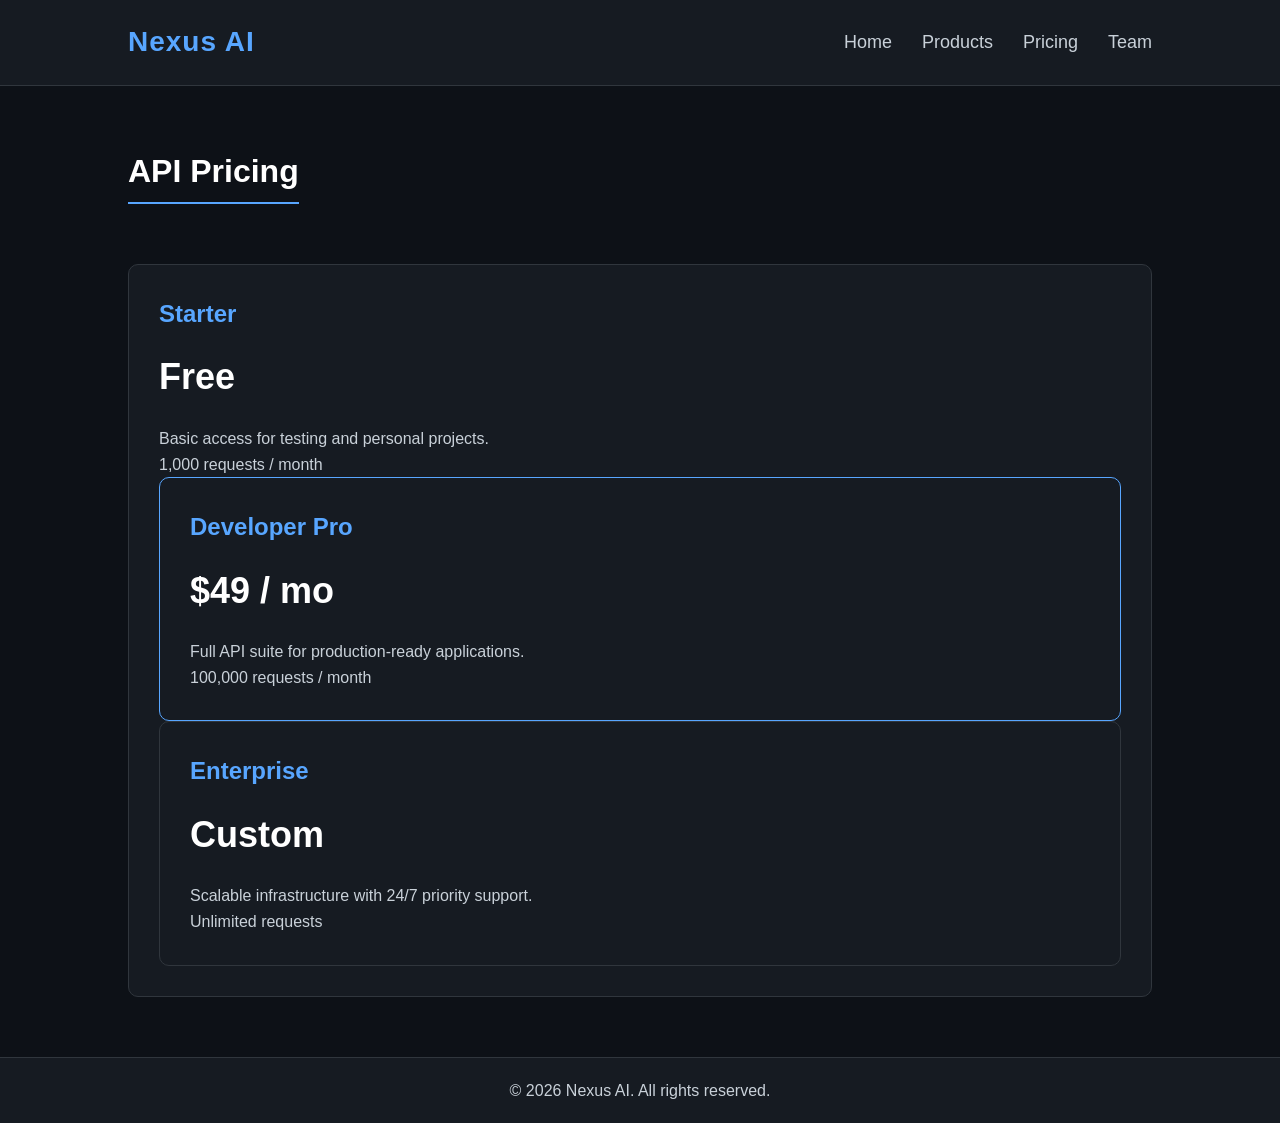
==== pricing.html @ e95b0498 "Create pricing.html" ====
<!DOCTYPE html>
<html lang="ru">
<head>
    <meta charset="UTF-8">
    <meta name="viewport" content="width=device-width, initial-scale=1.0">
    <title>Pricing Plans | Nexus AI</title>
    <link rel="stylesheet" href="style.css">
</head>
<body>
    <header>
        <a href="index.html" class="logo">Nexus AI</a>
        <nav>
            <ul>
                <li><a href="index.html">Home</a></li>
                <li><a href="product.html">Products</a></li>
                <li><a href="pricing.html">Pricing</a></li>
                <li><a href="team.html">Team</a></li>
            </ul>
        </nav>
    </header>

    <main>
        <h2>API Pricing</h2>
        <div class="grid-container">
            <div class="card">
                <h3>Starter</h3>
                <div class="price-tag">Free</div>
                <p>Basic access for testing and personal projects.</p>
                <p>1,000 requests / month</p>
            </article>
            <div class="card" style="border-color: var(--accent-color);">
                <h3>Developer Pro</h3>
                <div class="price-tag">$49 / mo</div>
                <p>Full API suite for production-ready applications.</p>
                <p>100,000 requests / month</p>
            </div>
            <div class="card">
                <h3>Enterprise</h3>
                <div class="price-tag">Custom</div>
                <p>Scalable infrastructure with 24/7 priority support.</p>
                <p>Unlimited requests</p>
            </div>
        </div>
    </main>

    <footer>
        <p>&copy; 2026 Nexus AI. All rights reserved.</p>
    </footer>
</body>
</html>
---- style.css ----
:root {
    --bg-color: #0d1117;
    --text-color: #c9d1d9;
    --accent-color: #58a6ff;
    --card-bg: #161b22;
    --border-color: #30363d;
}

* {
    margin: 0;
    padding: 0;
    box-sizing: border-box;
}

body {
    font-family: 'Segoe UI', Roboto, Helvetica, Arial, sans-serif;
    background-color: var(--bg-color);
    color: var(--text-color);
    display: flex;
    flex-direction: column;
    min-height: 100vh;
    line-height: 1.6;
}

header {
    background-color: var(--card-bg);
    padding: 20px 10%;
    display: flex;
    justify-content: space-between;
    align-items: center;
    border-bottom: 1px solid var(--border-color);
}

.logo {
    font-size: 28px;
    font-weight: bold;
    color: var(--accent-color);
    text-decoration: none;
    letter-spacing: 1px;
}

nav ul {
    list-style: none;
    display: flex;
    gap: 30px;
}

nav a {
    color: var(--text-color);
    text-decoration: none;
    font-size: 18px;
    transition: color 0.3s ease;
}

nav a:hover, nav a:focus {
    color: var(--accent-color);
    outline: none;
}

main {
    flex: 1;
    padding: 60px 10%;
    max-width: 1920px;
    margin: 0 auto;
    width: 100%;
}

h1 { font-size: 48px; margin-bottom: 20px; color: #ffffff; }
h2 { font-size: 32px; margin-bottom: 20px; color: #ffffff; border-bottom: 2px solid var(--accent-color); display: inline-block; padding-bottom: 5px; }

.btn {
    display: inline-block;
    background-color: var(--accent-color);
    color: #000;
    padding: 15px 30px;
    text-decoration: none;
    font-weight: bold;
    border-radius: 5px;
    margin-top: 20px;
    margin-right: 15px;
    transition: transform 0.2s ease;
}

.btn:hover {
    transform: scale(1.05);
}

.btn-outline {
    background-color: transparent;
    color: var(--accent-color);
    border: 2px solid var(--accent-color);
}

.grid-container {
    display: grid;
    grid-template-columns: repeat(auto-fit, minmax(300px, 1fr));
    gap: 30px;
    margin-top: 40px;
}

.card {
    background-color: var(--card-bg);
    border: 1px solid var(--border-color);
    border-radius: 10px;
    padding: 30px;
    text-align: left;
}

.card h3 {
    color: var(--accent-color);
    font-size: 24px;
    margin-bottom: 15px;
}

.price-tag {
    font-size: 36px;
    color: #ffffff;
    font-weight: bold;
    margin-bottom: 20px;
}

footer {
    background-color: var(--card-bg);
    text-align: center;
    padding: 20px;
    border-top: 1px solid var(--border-color);
    margin-top: auto;
}
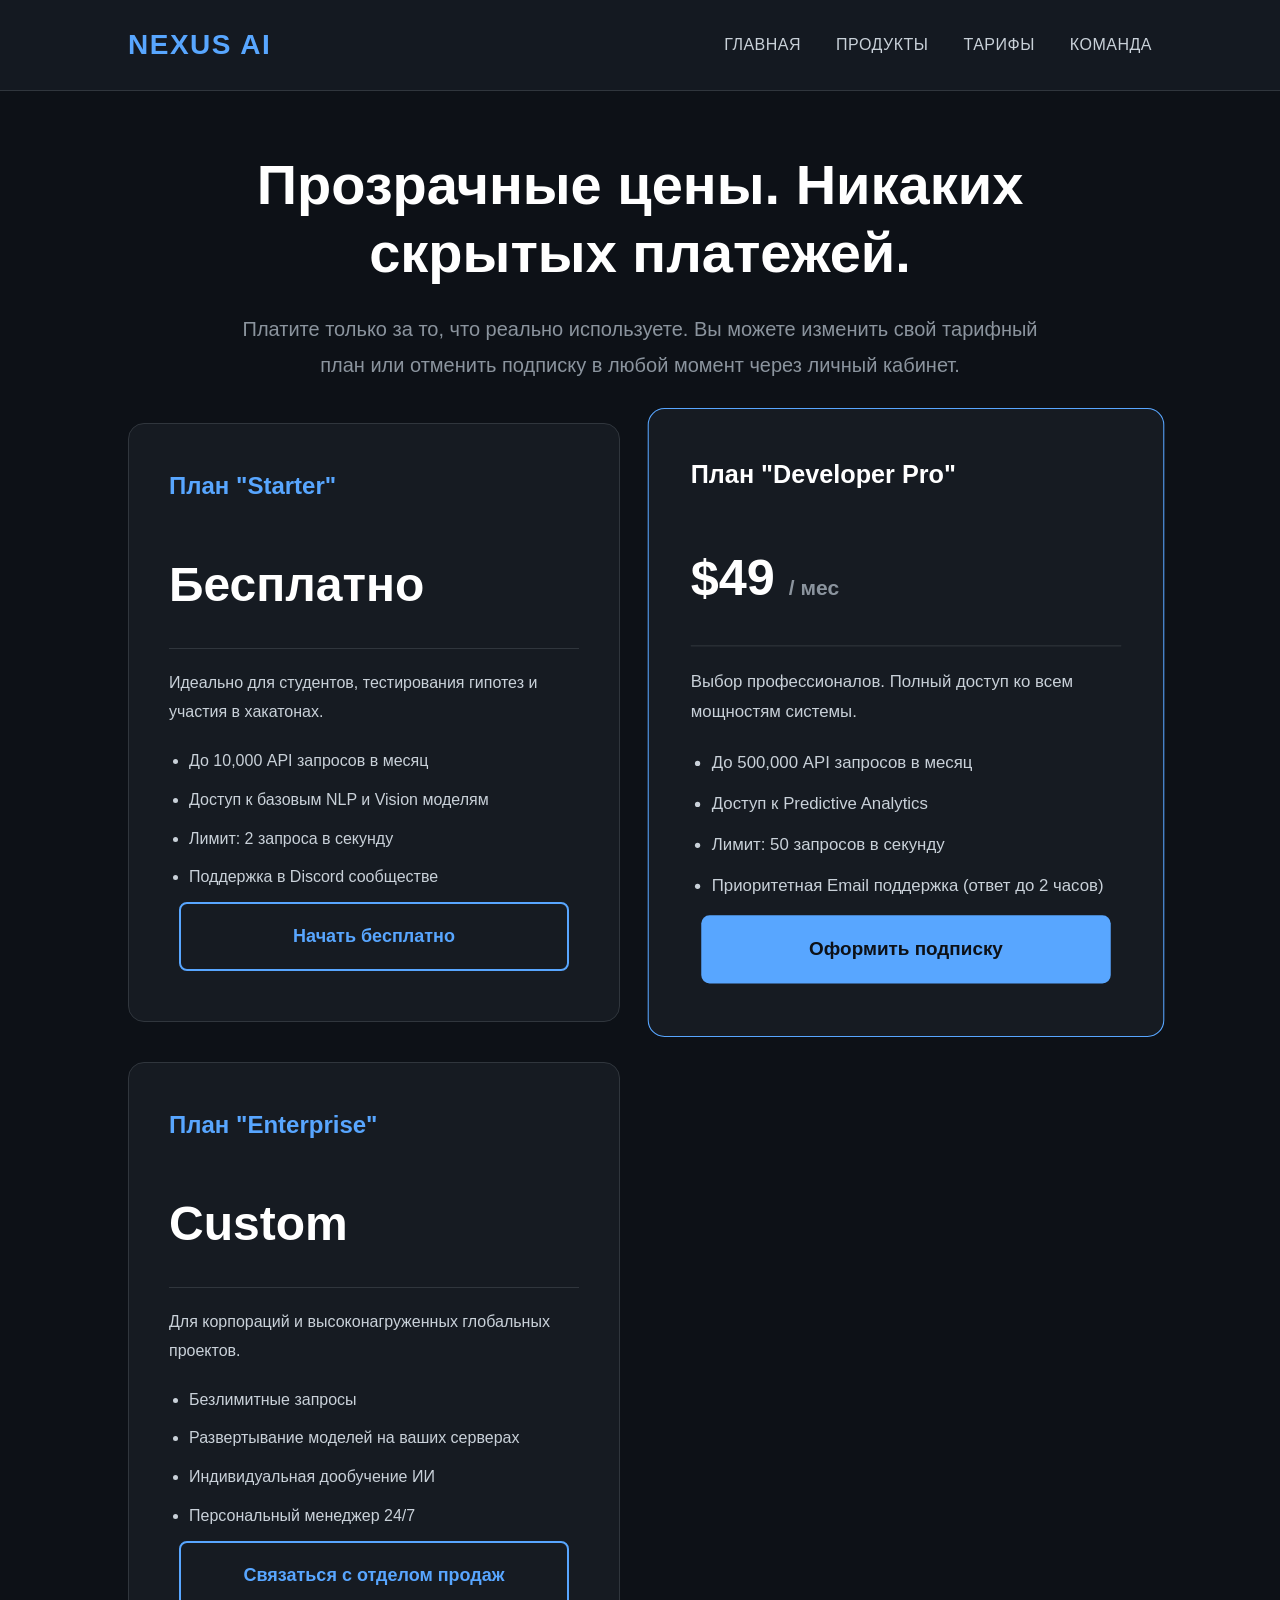
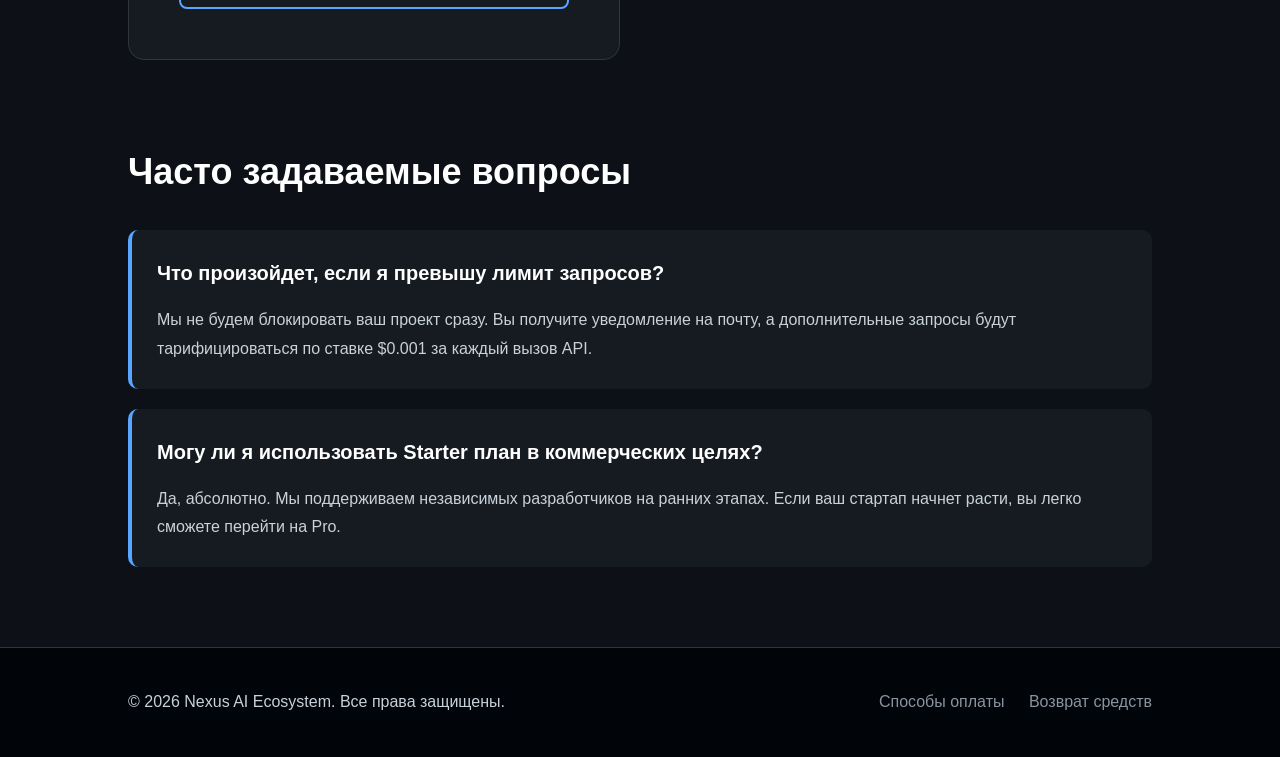
==== commit 5910ffa4: "Update pricing.html" ====
--- a/pricing.html
+++ b/pricing.html
@@ -3,7 +3,7 @@
 <head>
     <meta charset="UTF-8">
     <meta name="viewport" content="width=device-width, initial-scale=1.0">
-    <title>Pricing Plans | Nexus AI</title>
+    <title>Тарифные планы | Nexus AI</title>
     <link rel="stylesheet" href="style.css">
 </head>
 <body>
@@ -11,40 +11,78 @@
         <a href="index.html" class="logo">Nexus AI</a>
         <nav>
             <ul>
-                <li><a href="index.html">Home</a></li>
-                <li><a href="product.html">Products</a></li>
-                <li><a href="pricing.html">Pricing</a></li>
-                <li><a href="team.html">Team</a></li>
+                <li><a href="index.html">Главная</a></li>
+                <li><a href="product.html">Продукты</a></li>
+                <li><a href="pricing.html">Тарифы</a></li>
+                <li><a href="team.html">Команда</a></li>
             </ul>
         </nav>
     </header>
 
     <main>
-        <h2>API Pricing</h2>
+        <div style="text-align: center;">
+            <h1>Прозрачные цены. Никаких скрытых платежей.</h1>
+            <p class="subtitle">Платите только за то, что реально используете. Вы можете изменить свой тарифный план или отменить подписку в любой момент через личный кабинет.</p>
+        </div>
+
         <div class="grid-container">
             <div class="card">
-                <h3>Starter</h3>
-                <div class="price-tag">Free</div>
-                <p>Basic access for testing and personal projects.</p>
-                <p>1,000 requests / month</p>
-            </article>
-            <div class="card" style="border-color: var(--accent-color);">
-                <h3>Developer Pro</h3>
-                <div class="price-tag">$49 / mo</div>
-                <p>Full API suite for production-ready applications.</p>
-                <p>100,000 requests / month</p>
+                <h3>План "Starter"</h3>
+                <div class="price-tag">Бесплатно</div>
+                <p>Идеально для студентов, тестирования гипотез и участия в хакатонах.</p>
+                <ul>
+                    <li>До 10,000 API запросов в месяц</li>
+                    <li>Доступ к базовым NLP и Vision моделям</li>
+                    <li>Лимит: 2 запроса в секунду</li>
+                    <li>Поддержка в Discord сообществе</li>
+                </ul>
+                <a href="#" class="btn btn-outline" style="text-align: center; margin-top: auto;">Начать бесплатно</a>
             </div>
+            
+            <div class="card" style="border-color: var(--accent-color); transform: scale(1.05); z-index: 10;">
+                <h3 style="color: #ffffff;">План "Developer Pro"</h3>
+                <div class="price-tag">$49 <span style="font-size: 20px; color:#8b949e;">/ мес</span></div>
+                <p>Выбор профессионалов. Полный доступ ко всем мощностям системы.</p>
+                <ul>
+                    <li>До 500,000 API запросов в месяц</li>
+                    <li>Доступ к Predictive Analytics</li>
+                    <li>Лимит: 50 запросов в секунду</li>
+                    <li>Приоритетная Email поддержка (ответ до 2 часов)</li>
+                </ul>
+                <a href="#" class="btn" style="text-align: center; margin-top: auto;">Оформить подписку</a>
+            </div>
+            
             <div class="card">
-                <h3>Enterprise</h3>
+                <h3>План "Enterprise"</h3>
                 <div class="price-tag">Custom</div>
-                <p>Scalable infrastructure with 24/7 priority support.</p>
-                <p>Unlimited requests</p>
+                <p>Для корпораций и высоконагруженных глобальных проектов.</p>
+                <ul>
+                    <li>Безлимитные запросы</li>
+                    <li>Развертывание моделей на ваших серверах</li>
+                    <li>Индивидуальная дообучение ИИ</li>
+                    <li>Персональный менеджер 24/7</li>
+                </ul>
+                <a href="#" class="btn btn-outline" style="text-align: center; margin-top: auto;">Связаться с отделом продаж</a>
             </div>
+        </div>
+
+        <h2 style="margin-top: 80px;">Часто задаваемые вопросы</h2>
+        <div class="faq-box">
+            <h3 style="color: #fff; font-size: 20px;">Что произойдет, если я превышу лимит запросов?</h3>
+            <p>Мы не будем блокировать ваш проект сразу. Вы получите уведомление на почту, а дополнительные запросы будут тарифицироваться по ставке $0.001 за каждый вызов API.</p>
+        </div>
+        <div class="faq-box">
+            <h3 style="color: #fff; font-size: 20px;">Могу ли я использовать Starter план в коммерческих целях?</h3>
+            <p>Да, абсолютно. Мы поддерживаем независимых разработчиков на ранних этапах. Если ваш стартап начнет расти, вы легко сможете перейти на Pro.</p>
         </div>
     </main>
 
     <footer>
-        <p>&copy; 2026 Nexus AI. All rights reserved.</p>
+        <p>&copy; 2026 Nexus AI Ecosystem. Все права защищены.</p>
+        <div class="footer-links">
+            <a href="#">Способы оплаты</a>
+            <a href="#">Возврат средств</a>
+        </div>
     </footer>
 </body>
 </html>
--- a/style.css
+++ b/style.css
@@ -4,13 +4,10 @@
     --accent-color: #58a6ff;
     --card-bg: #161b22;
     --border-color: #30363d;
+    --hover-glow: rgba(88, 166, 255, 0.2);
 }
 
-* {
-    margin: 0;
-    padding: 0;
-    box-sizing: border-box;
-}
+* { margin: 0; padding: 0; box-sizing: border-box; }
 
 body {
     font-family: 'Segoe UI', Roboto, Helvetica, Arial, sans-serif;
@@ -19,16 +16,20 @@
     display: flex;
     flex-direction: column;
     min-height: 100vh;
-    line-height: 1.6;
+    line-height: 1.8; /* Увеличили межстрочный интервал для читаемости */
 }
 
 header {
-    background-color: var(--card-bg);
+    background-color: rgba(22, 27, 34, 0.95);
     padding: 20px 10%;
     display: flex;
     justify-content: space-between;
     align-items: center;
     border-bottom: 1px solid var(--border-color);
+    position: sticky;
+    top: 0;
+    z-index: 100;
+    backdrop-filter: blur(10px);
 }
 
 .logo {
@@ -36,26 +37,23 @@
     font-weight: bold;
     color: var(--accent-color);
     text-decoration: none;
-    letter-spacing: 1px;
+    letter-spacing: 1.5px;
+    text-transform: uppercase;
 }
 
-nav ul {
-    list-style: none;
-    display: flex;
-    gap: 30px;
-}
+nav ul { list-style: none; display: flex; gap: 35px; }
 
 nav a {
     color: var(--text-color);
     text-decoration: none;
-    font-size: 18px;
+    font-size: 16px;
+    font-weight: 500;
     transition: color 0.3s ease;
+    text-transform: uppercase;
+    letter-spacing: 0.5px;
 }
 
-nav a:hover, nav a:focus {
-    color: var(--accent-color);
-    outline: none;
-}
+nav a:hover, nav a:focus { color: var(--accent-color); }
 
 main {
     flex: 1;
@@ -65,24 +63,41 @@
     width: 100%;
 }
 
-h1 { font-size: 48px; margin-bottom: 20px; color: #ffffff; }
-h2 { font-size: 32px; margin-bottom: 20px; color: #ffffff; border-bottom: 2px solid var(--accent-color); display: inline-block; padding-bottom: 5px; }
+.hero-section {
+    text-align: center;
+    padding: 80px 0;
+    background: radial-gradient(circle at 50% 0%, #1f2937 0%, transparent 70%);
+    border-radius: 20px;
+    margin-bottom: 60px;
+}
+
+h1 { font-size: 56px; margin-bottom: 25px; color: #ffffff; line-height: 1.2; }
+h2 { font-size: 36px; margin-bottom: 25px; color: #ffffff; margin-top: 50px; }
+h3 { color: var(--accent-color); font-size: 24px; margin-bottom: 15px; }
+
+.subtitle {
+    font-size: 20px;
+    color: #8b949e;
+    max-width: 800px;
+    margin: 0 auto 40px auto;
+}
 
 .btn {
     display: inline-block;
     background-color: var(--accent-color);
-    color: #000;
-    padding: 15px 30px;
+    color: #0d1117;
+    padding: 16px 36px;
     text-decoration: none;
     font-weight: bold;
-    border-radius: 5px;
-    margin-top: 20px;
-    margin-right: 15px;
-    transition: transform 0.2s ease;
+    border-radius: 8px;
+    margin: 10px;
+    transition: all 0.3s ease;
+    font-size: 18px;
 }
 
 .btn:hover {
-    transform: scale(1.05);
+    transform: translateY(-3px);
+    box-shadow: 0 10px 20px var(--hover-glow);
 }
 
 .btn-outline {
@@ -91,38 +106,66 @@
     border: 2px solid var(--accent-color);
 }
 
+.btn-outline:hover { background-color: var(--hover-glow); }
+
 .grid-container {
     display: grid;
-    grid-template-columns: repeat(auto-fit, minmax(300px, 1fr));
-    gap: 30px;
+    grid-template-columns: repeat(auto-fit, minmax(320px, 1fr));
+    gap: 40px;
     margin-top: 40px;
 }
 
 .card {
     background-color: var(--card-bg);
     border: 1px solid var(--border-color);
-    border-radius: 10px;
-    padding: 30px;
-    text-align: left;
+    border-radius: 16px;
+    padding: 40px;
+    transition: all 0.4s ease;
+    display: flex;
+    flex-direction: column;
 }
 
-.card h3 {
-    color: var(--accent-color);
-    font-size: 24px;
-    margin-bottom: 15px;
+.card:hover {
+    transform: translateY(-10px);
+    border-color: var(--accent-color);
+    box-shadow: 0 15px 30px rgba(0,0,0,0.5);
 }
 
+.card ul { margin-left: 20px; margin-top: 20px; flex-grow: 1; }
+.card li { margin-bottom: 10px; }
+
 .price-tag {
-    font-size: 36px;
+    font-size: 48px;
     color: #ffffff;
     font-weight: bold;
+    margin: 20px 0;
+    padding-bottom: 20px;
+    border-bottom: 1px solid var(--border-color);
+}
+
+.faq-box {
+    background-color: var(--card-bg);
+    padding: 25px;
+    border-radius: 10px;
     margin-bottom: 20px;
+    border-left: 4px solid var(--accent-color);
 }
 
 footer {
-    background-color: var(--card-bg);
-    text-align: center;
-    padding: 20px;
+    background-color: #010409;
+    padding: 40px 10%;
     border-top: 1px solid var(--border-color);
-    margin-top: auto;
+    display: flex;
+    justify-content: space-between;
+    align-items: center;
+    flex-wrap: wrap;
+    gap: 20px;
 }
+
+.footer-links a {
+    color: #8b949e;
+    text-decoration: none;
+    margin-left: 20px;
+}
+
+.footer-links a:hover { color: var(--accent-color); }
